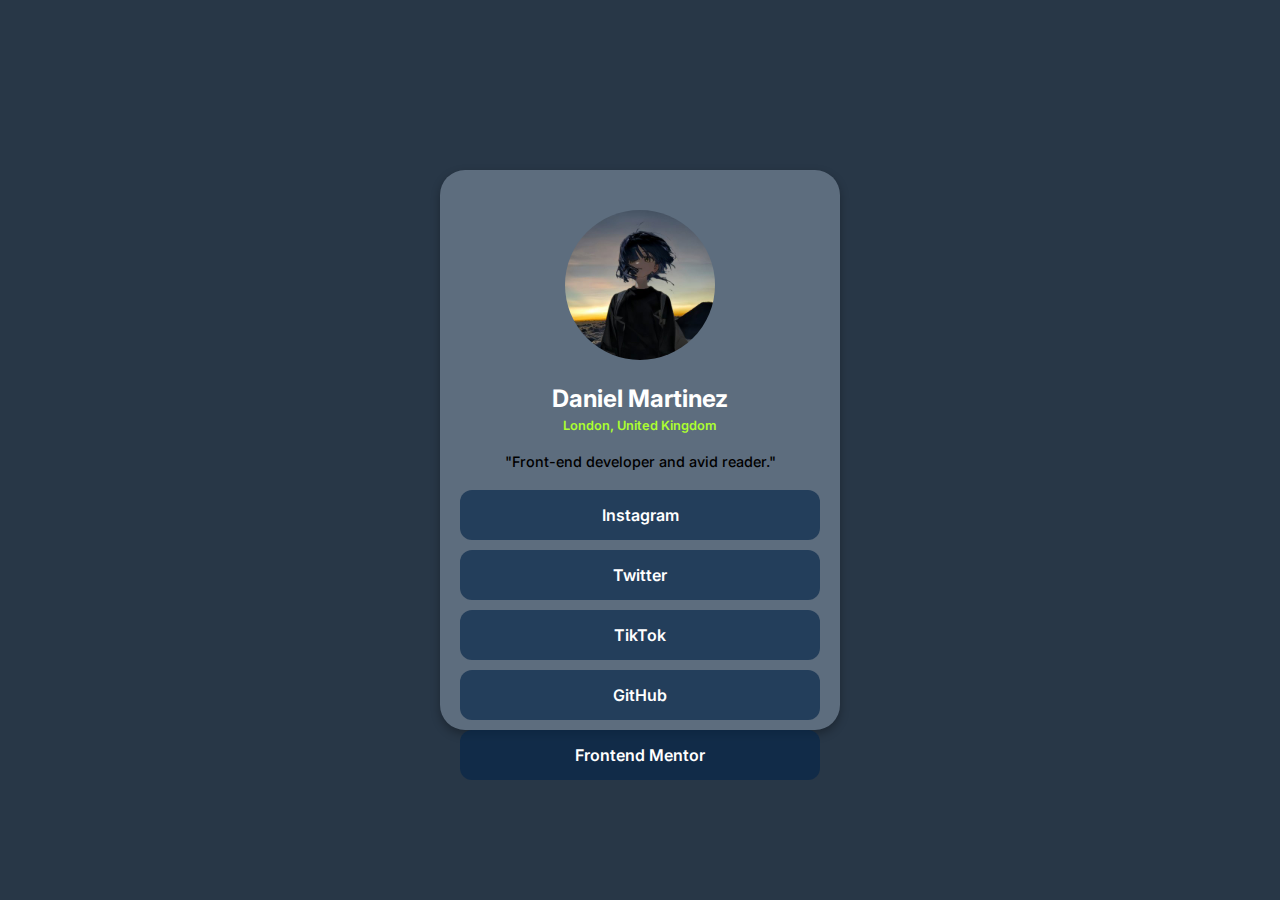
==== Social-Links-Profile/index.html @ 26150cc4 "Social Links Profile" ====
<!DOCTYPE html>
<html lang="en">
<head>
    <meta charset="UTF-8">
    <meta name="viewport" content="width=device-width, initial-scale=1.0">
    <link rel="icon" href="images/favicon-32x32.png">
    <link rel="stylesheet" href="styles.css">
    <title>Frontend Mentor | Social Links Profile - Daniel Martinez</title>
</head>
<body>
    <div class="container">
        <div class="avatar-img">
            <img src="images/danyM09-avatar.jpg" alt="avatar-img">
            <h1>Daniel Martinez</h1>
            <h2>London, United Kingdom</h2>
            <p>"Front-end developer and avid reader."</p>
        </div>
        <ul>
            <a href="https://www.instagram.com/dany_mg09/" target="_blank"><li>Instagram</li></a>
            <a href="https://x.com/Mtz99Daniel" target="_blank"><li>Twitter</li></a>
            <a href="https://www.tiktok.com/@danysz99" target="_blank"><li>TikTok</li></a>
            <a href="https://github.com/DanySZ9" target="_blank"><li>GitHub</li></a>
            <a href="https://www.frontendmentor.io/profile/DanySZ9" target="_blank"><li>Frontend Mentor</li></a>
        </ul>
    </div>
</body>
</html>
---- Social-Links-Profile/styles.css ----
@import url('https://fonts.googleapis.com/css2?family=Inter:ital,opsz,wght@0,14..32,100..900;1,14..32,100..900');

* {
    margin: 0;
    padding: 0;
    box-sizing: border-box;
}

body {
    background-color: #283747;
    display: flex;
    justify-content: center;
    align-items: center;
    min-height: 100vh;
    flex-wrap: wrap;
}

.container {
    background-color: #5d6d7e;
    text-align: center;
    width: 90%;   /* Ajuste flexible para pantallas pequeñas */
    max-width: 400px;
    height: 35rem;
    padding: 20px;
    border-radius: 25px;
    margin: 20px;
    box-shadow: 0 4px 10px rgba(0, 0, 0, 0.3);
}

.avatar-img img {
    margin: 20px 0;
    border-radius: 50%;
    width: 150px;
}
.avatar-img h1 {
    color: white;
    font-family: "Inter", sans-serif;
    font-weight: 700;
    font-size: 1.5rem; /* Unidad relativa */
    margin-bottom: 5px;
}
.avatar-img h2 {
    color: greenyellow;
    font-family: "Inter", sans-serif;
    font-weight: 600;
    font-size: 0.8rem; /* Unidad relativa */
    margin: 0 0 20px 0;
}
.avatar-img p {
    color: black;
    font-family: "Inter", sans-serif;
    font-weight: 500;
    font-size: 0.9rem;
    margin-bottom: 20px;
}

a{
    text-decoration: none;
}

ul {
    list-style: none;
    padding: 0;
    margin: 0 auto;
}
ul li {
    margin: 10px 0;
    padding: 15px;
    border-radius: 12px;
    background-color: #062649a8;
    color: #fff;
    font-family: "Inter", sans-serif;
    font-weight: 600;
    font-size: 1rem;
    cursor: pointer;
    transition: 0.3s all ease;
}
ul li:hover {
    color: black;
    background-color: greenyellow;
    box-shadow: 0 0 10px greenyellow;
}
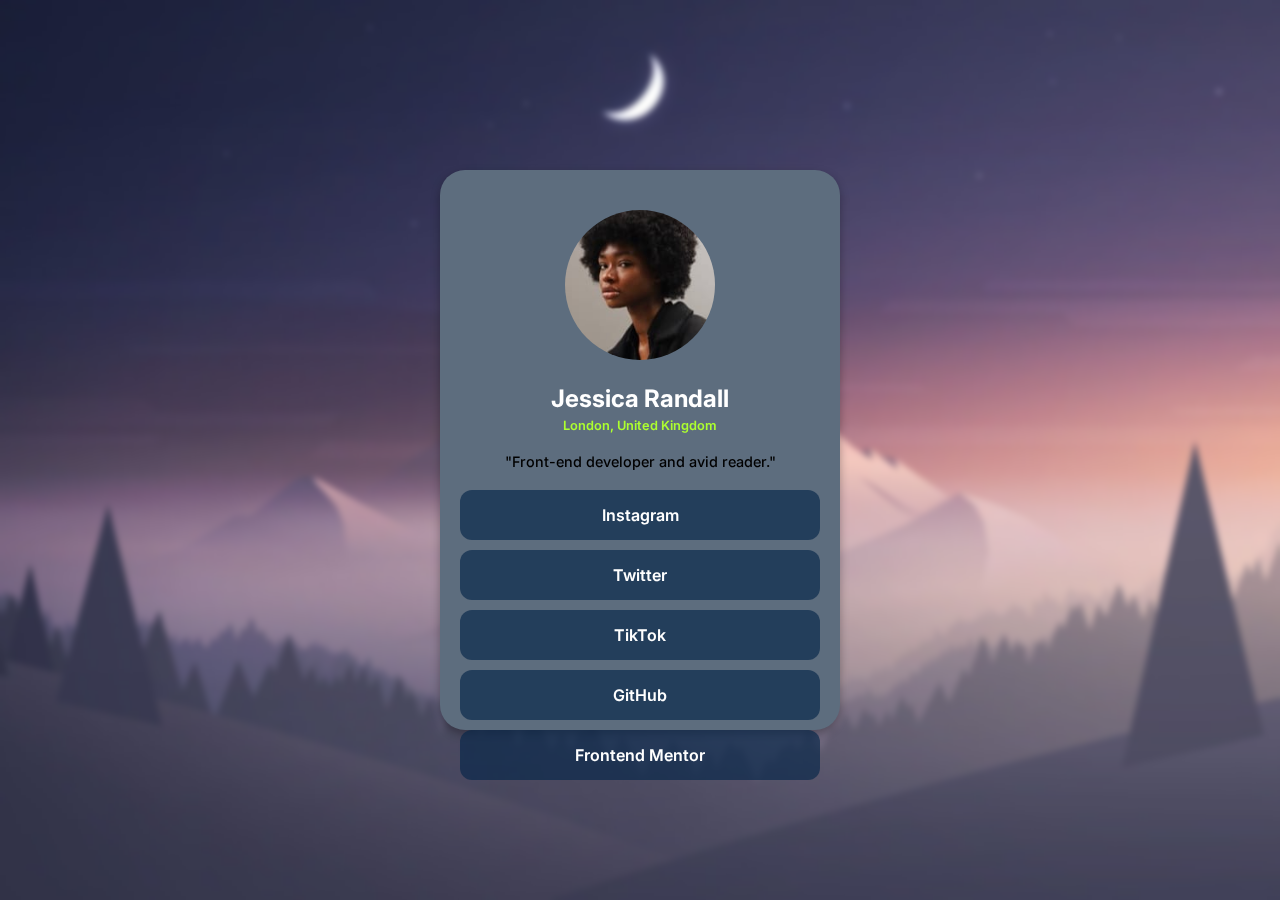
==== commit cd0888ba: "Modifique el archivo de la version del desafio." ====
--- a/Social-Links-Profile/index.html
+++ b/Social-Links-Profile/index.html
@@ -8,10 +8,11 @@
     <title>Frontend Mentor | Social Links Profile - Daniel Martinez</title>
 </head>
 <body>
+    <div class="overlay"></div>
     <div class="container">
         <div class="avatar-img">
-            <img src="images/danyM09-avatar.jpg" alt="avatar-img">
-            <h1>Daniel Martinez</h1>
+            <img src="images/avatar-jessica.jpeg" alt="avatar-img">
+            <h1>Jessica Randall</h1>
             <h2>London, United Kingdom</h2>
             <p>"Front-end developer and avid reader."</p>
         </div>
--- a/Social-Links-Profile/styles.css
+++ b/Social-Links-Profile/styles.css
@@ -7,12 +7,27 @@
 }
 
 body {
-    background-color: #283747;
-    display: flex;
+    background-image: url(images/background-image.jpg);
+    background-size: cover;
+    background-position: center;
+    background-repeat: no-repeat;
+    background-attachment: fixed;
     justify-content: center;
     align-items: center;
     min-height: 100vh;
+    display: flex;
     flex-wrap: wrap;
+}
+
+.overlay{
+    position: absolute;
+    top: 0;
+    left: 0;
+    width: 100%;
+    height: 100%;
+    backdrop-filter: blur(3px); /* Efecto de desenfoque */
+    -webkit-backdrop-filter: blur(10px); /* Soporte para navegadores basados en WebKit */
+    z-index: -100;
 }
 
 .container {
@@ -80,3 +95,36 @@
     background-color: greenyellow;
     box-shadow: 0 0 10px greenyellow;
 }
+
+@media (max-width: 450px){
+    body{
+        background-image: url(images/background-image-mobile.jpg);
+    }
+
+    .container {
+        width: 80%;   /* Ajuste flexible para pantallas pequeñas */
+    }
+    
+    .avatar-img img {
+        margin: 10px 0;
+        border-radius: 50%;
+        width: 125px;
+    }
+    .avatar-img h1 {
+        margin-bottom: 3.5px;
+    }
+    .avatar-img h2 {
+        font-size: 0.8rem; /* Unidad relativa */
+        margin: 0 0 15px 0;
+    }
+    .avatar-img p {
+        font-size: 0.8rem;
+        margin-bottom: 15px;
+    }
+
+    ul li {
+        margin: 10px 0;
+        padding: 12px;
+        border-radius: 15px;
+    }
+}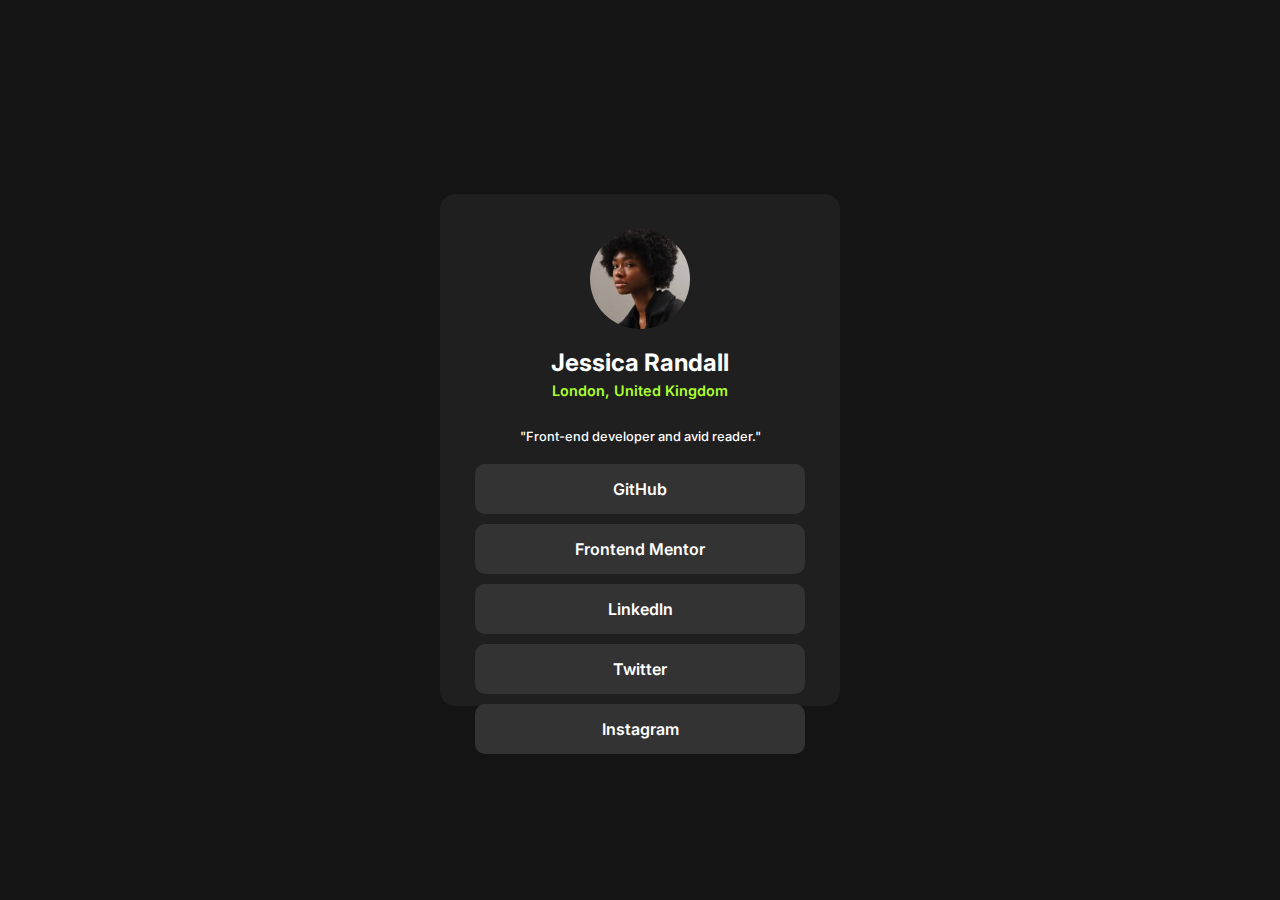
==== commit 04f756bb: "Modifique los archivos del desafio. Cambie algunas cosas del estilo y elimine el overlay." ====
--- a/Social-Links-Profile/index.html
+++ b/Social-Links-Profile/index.html
@@ -8,7 +8,6 @@
     <title>Frontend Mentor | Social Links Profile - Daniel Martinez</title>
 </head>
 <body>
-    <div class="overlay"></div>
     <div class="container">
         <div class="avatar-img">
             <img src="images/avatar-jessica.jpeg" alt="avatar-img">
@@ -17,11 +16,11 @@
             <p>"Front-end developer and avid reader."</p>
         </div>
         <ul>
-            <a href="https://www.instagram.com/dany_mg09/" target="_blank"><li>Instagram</li></a>
-            <a href="https://x.com/Mtz99Daniel" target="_blank"><li>Twitter</li></a>
-            <a href="https://www.tiktok.com/@danysz99" target="_blank"><li>TikTok</li></a>
-            <a href="https://github.com/DanySZ9" target="_blank"><li>GitHub</li></a>
-            <a href="https://www.frontendmentor.io/profile/DanySZ9" target="_blank"><li>Frontend Mentor</li></a>
+            <a href="" target="_blank"><li>GitHub</li></a>
+            <a href="" target="_blank"><li>Frontend Mentor</li></a>
+            <a href="" target="_blank"><li>Linkedln</li></a>
+            <a href="" target="_blank"><li>Twitter</li></a>
+            <a href="" target="_blank"><li>Instagram</li></a>
         </ul>
     </div>
 </body>
--- a/Social-Links-Profile/styles.css
+++ b/Social-Links-Profile/styles.css
@@ -7,11 +7,7 @@
 }
 
 body {
-    background-image: url(images/background-image.jpg);
-    background-size: cover;
-    background-position: center;
-    background-repeat: no-repeat;
-    background-attachment: fixed;
+    background-color: #141414 ;
     justify-content: center;
     align-items: center;
     min-height: 100vh;
@@ -19,53 +15,41 @@
     flex-wrap: wrap;
 }
 
-.overlay{
-    position: absolute;
-    top: 0;
-    left: 0;
-    width: 100%;
-    height: 100%;
-    backdrop-filter: blur(3px); /* Efecto de desenfoque */
-    -webkit-backdrop-filter: blur(10px); /* Soporte para navegadores basados en WebKit */
-    z-index: -100;
-}
-
 .container {
-    background-color: #5d6d7e;
+    background-color: #1f1f1f ;
     text-align: center;
-    width: 90%;   /* Ajuste flexible para pantallas pequeñas */
+    width: 55%;   /* Ajuste flexible para pantallas pequeñas */
     max-width: 400px;
-    height: 35rem;
-    padding: 20px;
-    border-radius: 25px;
+    height: 32rem;
+    padding: 35px;
+    border-radius: 15px;
     margin: 20px;
-    box-shadow: 0 4px 10px rgba(0, 0, 0, 0.3);
 }
 
 .avatar-img img {
-    margin: 20px 0;
+    margin: 0 0 15px 0;
     border-radius: 50%;
-    width: 150px;
+    width: 100px;
 }
 .avatar-img h1 {
     color: white;
     font-family: "Inter", sans-serif;
     font-weight: 700;
-    font-size: 1.5rem; /* Unidad relativa */
-    margin-bottom: 5px;
+    font-size: 1.5rem;   /* Unidad relativa */
+    margin: 0 0 5px 0;
 }
 .avatar-img h2 {
     color: greenyellow;
     font-family: "Inter", sans-serif;
     font-weight: 600;
-    font-size: 0.8rem; /* Unidad relativa */
-    margin: 0 0 20px 0;
+    font-size: 0.9rem;   /* Unidad relativa */
+    margin: 0 0 30px 0;
 }
 .avatar-img p {
-    color: black;
+    color: white;
     font-family: "Inter", sans-serif;
     font-weight: 500;
-    font-size: 0.9rem;
+    font-size: 0.8rem;
     margin-bottom: 20px;
 }
 
@@ -81,8 +65,8 @@
 ul li {
     margin: 10px 0;
     padding: 15px;
-    border-radius: 12px;
-    background-color: #062649a8;
+    border-radius: 10px;
+    background-color: #333333 ;
     color: #fff;
     font-family: "Inter", sans-serif;
     font-weight: 600;
@@ -97,34 +81,28 @@
 }
 
 @media (max-width: 450px){
-    body{
-        background-image: url(images/background-image-mobile.jpg);
-    }
-
     .container {
-        width: 80%;   /* Ajuste flexible para pantallas pequeñas */
+        width: 85%;   /* Ajuste flexible para pantallas pequeñas */
+        height: 35rem;
     }
     
     .avatar-img img {
-        margin: 10px 0;
+        margin: 0 0 15px 0;
         border-radius: 50%;
-        width: 125px;
-    }
-    .avatar-img h1 {
-        margin-bottom: 3.5px;
+        width: 100px;
     }
     .avatar-img h2 {
-        font-size: 0.8rem; /* Unidad relativa */
-        margin: 0 0 15px 0;
+        font-size: 0.85rem;   /* Unidad relativa */
+        margin: 0 0 25px 0;
     }
     .avatar-img p {
         font-size: 0.8rem;
-        margin-bottom: 15px;
+        margin: 0 0 25px 0;
+        width: 240px;
     }
 
     ul li {
-        margin: 10px 0;
+        margin: 0 0 10px 0;
         padding: 12px;
-        border-radius: 15px;
     }
 }